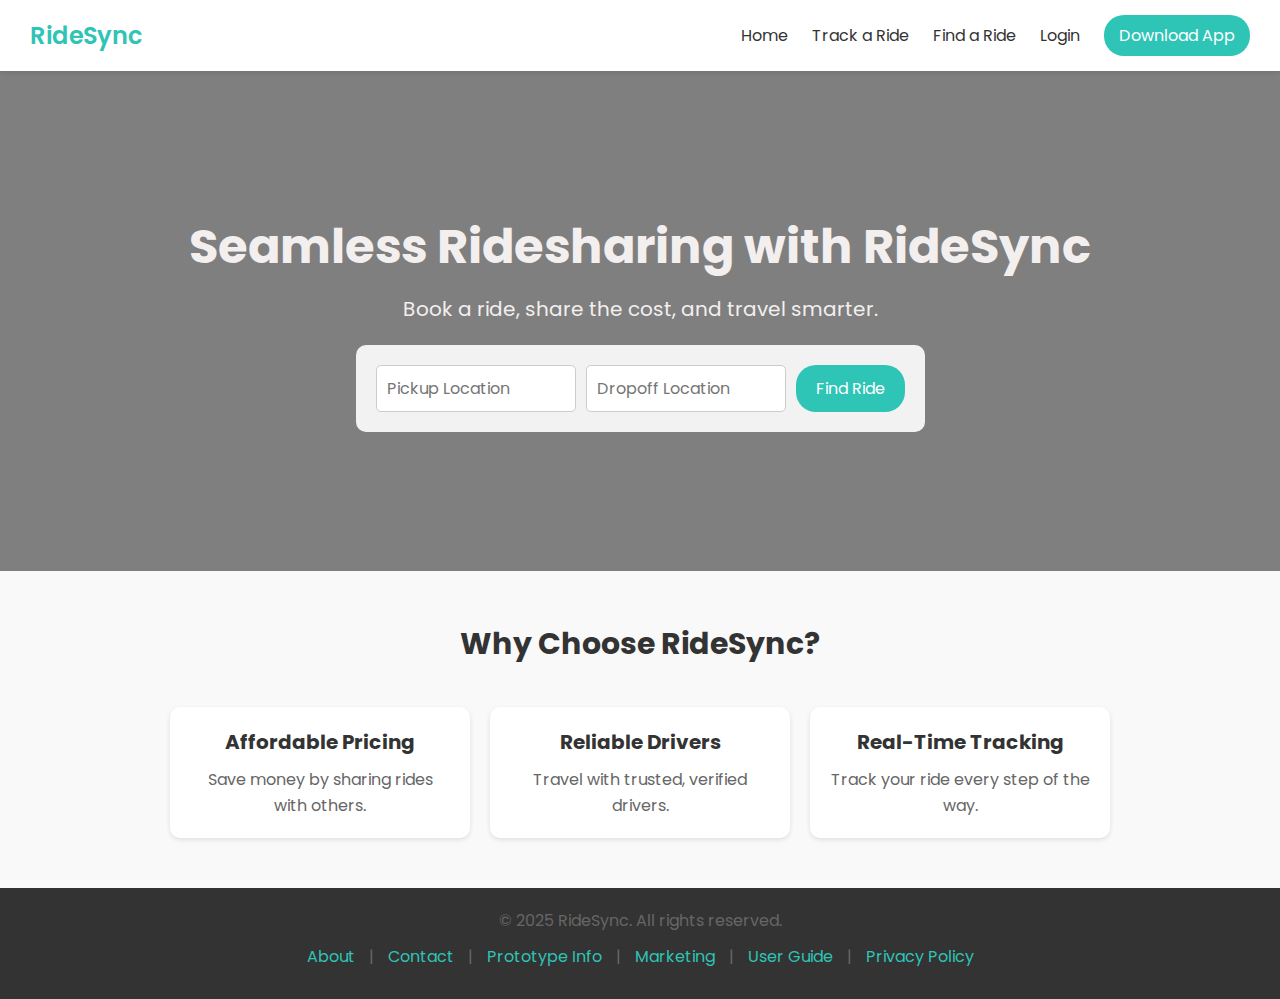
==== index.html @ 85ebb62c "Add files via upload" ====
<!DOCTYPE html>
<html lang="en">
<head>
    <meta charset="UTF-8">
    <meta name="viewport" content="width=device-width, initial-scale=1.0">
    <title>RideSync - Seamless Ridesharing</title>
    <link href="https://fonts.googleapis.com/css2?family=Poppins:wght@300;400;600&display=swap" rel="stylesheet">
    <link rel="stylesheet" href="styles.css">
    <script src="script.js" defer></script>
</head>
<body>
    <!-- Header -->
    <header>
        <div class="logo">RideSync</div>
        <nav>
            <a href="index.html">Home</a>
            <a href="trackARide.html">Track a Ride</a>
            <a href="findARide.html">Find a Ride</a>
            <a href="#" id="loginLink">Login</a>
            <a href="download.html" class="cta-btn">Download App</a>
        </nav>
    </header>

    <!-- Login Pop-up -->
    <div class="login-popup" id="loginPopup">
        <div class="login-content">
            <span class="close-btn" onclick="closeLoginPopup()">×</span>
            <h2>Login to RideSync</h2>
            <form id="loginForm" onsubmit="submitLogin(event)">
                <input type="text" placeholder="Email or Phone" required>
                <input type="password" placeholder="Password" required>
                <div class="login-options">
                    <a href="#" class="forgot-password">Forgot Password?</a>
                    <button type="submit">Continue</button>
                </div>
            </form>
            <p class="signup-link">Not a member? <a href="#">Sign Up Now</a></p>
        </div>
    </div>

    <!-- Hero Section -->
    <section class="hero">
        <h1 class="white">Seamless Ridesharing with RideSync</h1>
        <p class="white">Book a ride, share the cost, and travel smarter.</p>
        <div class="search-form">
            <input type="text" placeholder="Pickup Location">
            <input type="text" placeholder="Dropoff Location">
            <button>Find Ride</button>
        </div>
    </section>

    <!-- Features Section -->
    <section class="features">
        <h2>Why Choose RideSync?</h2>
        <div class="feature-grid">
            <div class="feature-box">
                <h3>Affordable Pricing</h3>
                <p>Save money by sharing rides with others.</p>
            </div>
            <div class="feature-box">
                <h3>Reliable Drivers</h3>
                <p>Travel with trusted, verified drivers.</p>
            </div>
            <div class="feature-box">
                <h3>Real-Time Tracking</h3>
                <p>Track your ride every step of the way.</p>
            </div>
        </div>
    </section>

    <!-- Footer -->
    <footer>
        <p>&copy; 2025 RideSync. All rights reserved.</p>
        <p>
            <a href="AboutPage.html">About</a> | 
            <a href="#" id="contactLink">Contact</a> | 
            <a href="PrototypeDetailsPage.html">Prototype Info</a> | 
            <a href="MarketingPage.html">Marketing</a> | 
            <a href="UserGuidePage.html">User Guide</a> | 
            <a href="PrivacyPolicy.html">Privacy Policy</a>
        </p>
    </footer>

    <!-- Pop-up Modal -->
    <div class="feedback-popup" id="feedbackPopup">
        <div class="popup-content">
            <span class="close-btn" onclick="closePopup()">×</span>
            <h2>Send Us Your Feedback</h2>
            <div class="contact-info">
                <div class="info-box">
                    <p><strong>Company Name:</strong> RideSync</p>
                    <p><strong>Headquarters:</strong> Seattle, WA 12345 AVE SE</p>
                    <p><strong>Email:</strong> support@ridesync.com</p>
                    <p><strong>Phone:</strong> (123) 456-7890</p>
                    <p><strong>Website:</strong> www.ridesync.com</p>
                </div>
                <div class="info-box">
                    <p><strong>Customer Support Team</strong></p>
                    <p><strong>User Assistance:</strong> Chris Pozun - (123) 555-0011 / userhelp@ridesync.com</p>
                    <p><strong>Emergency Hotline:</strong> (123) 555-0001</p>
                </div>
            </div>
            <form id="feedbackForm" onsubmit="submitFeedback(event)">
                <textarea placeholder="Your Feedback" required></textarea>
                <button type="submit">Submit Feedback</button>
            </form>
        </div>
    </div>
</body>
</html>
---- styles.css ----
/* ==========================================================================
   Base Styles
   ========================================================================== */
   * {
    margin: 0;
    padding: 0;
    box-sizing: border-box;
    font-family: 'Poppins', sans-serif;
  }
  
  body {
    background-color: #FFFFFF; /* Consolidated from multiple definitions, using the most common value */
  }
  
  /* ==========================================================================
     Typography
     ========================================================================== */
  h1 {
    font-size: 40px;
    margin-bottom: 10px;
    color: #333333;
  }

  h1 .white {
    color: #f3efef;
  }
  
  p, .white {
    color: #f3efef;
  }

  h2 {
    font-size: 24px;
    margin-bottom: 15px;
    color: #333333;
  }
  
  h3 {
    font-size: 20px;
    margin-bottom: 10px;
    color: #333333;
  }
  
  p {
    font-size: 16px;
    color: #666666;
    line-height: 1.6;
  }
  
  /* ==========================================================================
     Links and Buttons
     ========================================================================== */
  a {
    text-decoration: none;
  }
  
  .cta-btn,
  .action-btn,
  .download-btn,
  .learn-more-btn,
  .popup-content button,
  .login-content button,
  .search-form button {
    display: inline-block;
    padding: 10px 20px;
    border-radius: 20px;
    border: none;
    background-color: #2EC4B6; /* Restored original teal color from header and hero buttons */
    color: #FFFFFF;
    font-size: 16px;
    cursor: pointer;
    text-decoration: none;
  }
  
  .cta-btn:hover,
  .action-btn:hover,
  .download-btn:hover,
  .learn-more-btn:hover,
  .popup-content button:hover,
  .login-content button:hover,
  .search-form button:hover {
    background-color: #00A89A; /* Kept the hover color as it was consistent */
  }
  
  .android-btn {
    background-color: #3DDC84; /* Android green */
  }
  
  .android-btn:hover {
    background-color: #35C475;
  }
  
  .ios-btn {
    background-color: #000000; /* iOS black */
  }
  
  .ios-btn:hover {
    background-color: #333333;
  }
  
  /* ==========================================================================
     Header
     ========================================================================== */
  header {
    display: flex;
    justify-content: space-between;
    align-items: center;
    padding: 15px 30px; /* Using the more common padding value */
    background-color: #FFFFFF;
    box-shadow: 0 2px 5px rgba(0, 0, 0, 0.1);
  }
  
  .logo {
    font-size: 24px;
    font-weight: 600;
    color: #2EC4B6; /* Restored original teal color from header */
  }
  
  nav a {
    margin-left: 20px;
    text-decoration: none;
    font-size: 16px;
    color: #333333;
  }
  
  nav .cta-btn {
    padding: 8px 15px; /* Specific padding for nav CTA button */
  }
  
  /* ==========================================================================
     Hero Section
     ========================================================================== */
  .hero {
    background: linear-gradient(rgba(0, 0, 0, 0.5), rgba(0, 0, 0, 0.5)), url('https://images.unsplash.com/photo-1449960238630-7e720e630019?ixlib=rb-4.0.3&auto=format&fit=crop&w=1350&q=80');
    background-size: cover;
    background-position: center;
    height: 500px;
    display: flex;
    flex-direction: column;
    justify-content: center;
    align-items: center;
    text-align: center;
    color: #FFFFFF;
  }
  
  .hero h1 {
    font-size: 48px; /* Larger font size for hero h1 */
  }
  
  .hero p {
    font-size: 20px; /* Larger font size for hero p */
    margin-bottom: 20px;
  }
  
  .search-form {
    background-color: rgba(255, 255, 255, 0.9);
    padding: 20px;
    border-radius: 10px;
    display: flex;
    gap: 10px;
  }
  
  .search-form input {
    padding: 10px;
    border-radius: 5px;
    border: 1px solid #CCC;
    font-size: 16px;
    width: 200px;
  }
  
  /* ==========================================================================
     Features Section
     ========================================================================== */
  .features {
    padding: 50px 30px;
    text-align: center;
    background-color: #F9F9F9;
  }
  
  .features h2 {
    font-size: 30px;
    margin-bottom: 40px;
  }
  
  /* ==========================================================================
     Benefits Section
     ========================================================================== */
  .benefits {
    padding: 50px 30px;
    text-align: center;
    background-color: #F9F9F9;
  }
  
  .benefits h2 {
    font-size: 30px;
    margin-bottom: 40px;
  }
  
  /* ==========================================================================
     Testimonials Section
     ========================================================================== */
  .testimonials {
    padding: 50px 30px;
    text-align: center;
    background-color: #F9F9F9;
  }
  
  .testimonials h2 {
    font-size: 30px;
    margin-bottom: 40px;
  }
  
  .testimonial-box .author {
    font-size: 14px;
    color: #00C4B4; /* Restored original color for testimonial author */
    font-style: italic;
  }
  
  /* ==========================================================================
     CTA Section
     ========================================================================== */
  .cta-section {
    padding: 50px 30px;
    text-align: center;
    background-color: #FFFFFF;
  }
  
  /* ==========================================================================
     About Section
     ========================================================================== */
  .about-section {
    padding: 50px 30px;
    text-align: center;
  }
  
  .about-section h1 {
    font-size: 30px;
    margin-bottom: 20px;
  }
  
  .content-box {
    background-color: #333333;
    color: #FFFFFF;
    padding: 30px;
    border-radius: 10px;
    margin: 0 auto;
    max-width: 1000px;
    text-align: left;
    font-size: 16px;
  }
  
  .content-box p {
    margin-bottom: 20px;
  }
  
  .content-box .highlight {
    color: #00C4B4; /* Restored original color for highlight */
    font-weight: 700;
  }
  
  .more-info {
    display: none;
    margin-top: 20px;
    background-color: #444444;
    padding: 20px;
    border-radius: 10px;
  }
  
  /* ==========================================================================
     Image Section
     ========================================================================== */
  .image-section {
    display: flex;
    justify-content: center;
    align-items: center;
    gap: 30px;
    padding: 30px;
  }
  
  .image-section img {
    max-width: 400px;
    height: auto;
    border-radius: 10px;
  }
  
  /* ==========================================================================
     User Guide Section
     ========================================================================== */
  .user-guide-section {
    padding: 50px 30px;
    text-align: center;
  }
  
  .user-guide-section p {
    font-size: 18px;
    margin-bottom: 40px;
    color: #000000;
  }
  
  /* ==========================================================================
     Prototype Info Section
     ========================================================================== */
  .prototype-section {
    padding: 50px 30px;
    text-align: center;
  }
  
  .prototype-section p {
    font-size: 18px;
    margin-bottom: 40px;
    color: #000000;
  }
  
  .prototype-content ul {
    list-style-type: disc;
  }
  
  /* ==========================================================================
     Privacy Policy Section
     ========================================================================== */
  .privacy-section {
    padding: 50px 30px;
    text-align: center;
  }
  
  .privacy-section > p {
    font-size: 18px;
    margin-bottom: 40px;
  }
  
  .privacy-content ul {
    list-style-type: disc;
  }
  
  /* ==========================================================================
     Track a Ride Section
     ========================================================================== */
  .track-section {
    padding: 20px;
    text-align: center;
  }
  
  .map-container {
    max-width: 1200px;
    margin: 0 auto 20px;
  }
  
  .map-container img {
    width: 100%;
    height: auto;
    border-radius: 10px;
  }
  
  .ride-actions {
    display: flex;
    justify-content: center;
    gap: 15px;
    margin-bottom: 20px;
  }
  
  /* ==========================================================================
     Download App Section
     ========================================================================== */
  .download-section {
    padding: 50px 30px;
    text-align: center;
  }
  
  .download-section p {
    font-size: 18px;
    margin-bottom: 40px;
    color: #000000;
  }
  
  .download-content {
    display: flex;
    justify-content: center;
    gap: 40px;
  }
  
  .download-box {
    background-color: #F9F9F9;
    padding: 30px;
    border-radius: 10px;
    width: 100%;
    max-width: 400px;
    box-shadow: 0 2px 5px rgba(0, 0, 0, 0.1);
  }
  
  .download-box p {
    margin-bottom: 20px;
  }
  
  .mock-link {
    font-size: 14px;
  }
  
  /* ==========================================================================
     Content Boxes (Shared Styles)
     ========================================================================== */
  .feature-grid,
  .benefit-grid,
  .testimonial-grid {
    display: flex;
    justify-content: center;
    gap: 20px;
  }
  
  .feature-box,
  .benefit-box,
  .testimonial-box {
    background-color: #FFFFFF;
    border-radius: 10px;
    padding: 20px;
    width: 300px;
    box-shadow: 0 2px 5px rgba(0, 0, 0, 0.1);
  }
  
  .guide-content,
  .prototype-content,
  .privacy-content {
    max-width: 800px;
    margin: 0 auto;
    text-align: left;
    background-color: #F9F9F9;
    padding: 30px;
    border-radius: 10px;
    box-shadow: 0 2px 5px rgba(0, 0, 0, 0.1);
  }
  
  .guide-content ol,
  .prototype-content ul,
  .privacy-content ul {
    margin-left: 20px;
    margin-bottom: 15px;
  }
  
  .guide-content ol li,
  .prototype-content ul li,
  .privacy-content ul li {
    font-size: 16px;
    margin-bottom: 10px;
  }
  
  .guide-content a,
  .prototype-content a,
  .privacy-content a,
  .mock-link a {
    color: #00C4B4; /* Restored original color for links */
  }
  
  .guide-content a:hover,
  .prototype-content a:hover,
  .privacy-content a:hover,
  .mock-link a:hover {
    text-decoration: underline;
  }
  
  /* ==========================================================================
     Feedback Pop-up
     ========================================================================== */
  .feedback-popup {
    display: none;
    position: fixed;
    bottom: 0;
    left: 0;
    width: 100%;
    background-color: #333333;
    color: #FFFFFF;
    padding: 20px;
    z-index: 1000;
    box-shadow: 0 -2px 10px rgba(0, 0, 0, 0.3);
    transition: transform 0.3s ease-in-out;
    transform: translateY(100%);
  }
  
  .feedback-popup.show {
    display: block;
    transform: translateY(0);
  }
  
  .popup-content {
    max-width: 1200px;
    margin: 0 auto;
    position: relative;
  }
  
  .popup-content h2 {
    font-size: 24px;
    margin-bottom: 20px;
    text-align: center;
  }
  
  .contact-info {
    display: flex;
    justify-content: space-between;
    margin-bottom: 20px;
  }
  
  .info-box {
    background-color: #444444;
    padding: 15px;
    border-radius: 5px;
    width: 48%;
    border: 1px solid #FFFFFF;
  }
  
  .info-box p {
    font-size: 14px;
    margin-bottom: 5px;
  }
  
  .info-box p strong {
    color: #00C4B4; /* Restored original color for strong text */
  }
  
  .popup-content form {
    display: flex;
    flex-direction: column;
    align-items: center;
    gap: 10px;
  }
  
  .popup-content textarea {
    width: 100%;
    max-width: 600px;
    height: 100px;
    padding: 10px;
    border-radius: 5px;
    border: none;
    font-size: 16px;
    resize: none;
  }
  
  /* ==========================================================================
     Login Pop-up
     ========================================================================== */
  .login-popup {
    display: none;
    position: fixed;
    top: 0;
    left: 0;
    width: 100%;
    height: 100%;
    background-color: rgba(0, 0, 0, 0.5);
    z-index: 1100;
    justify-content: center;
    align-items: center;
  }
  
  .login-popup.show {
    display: flex;
  }
  
  .login-content {
    background-color: #FFFFFF;
    padding: 30px;
    border-radius: 10px;
    width: 100%;
    max-width: 400px;
    position: relative;
    box-shadow: 0 2px 10px rgba(0, 0, 0, 0.3);
  }
  
  .login-content h2 {
    font-size: 24px;
    margin-bottom: 20px;
    text-align: center;
  }
  
  .login-content form {
    display: flex;
    flex-direction: column;
    gap: 15px;
  }
  
  .login-content input {
    padding: 10px;
    border-radius: 5px;
    border: 1px solid #E0E0E0;
    font-size: 16px;
    width: 100%;
  }
  
  .login-options {
    display: flex;
    justify-content: space-between;
    align-items: center;
    margin-top: 10px;
  }
  
  .forgot-password {
    font-size: 14px;
    color: #00C4B4; /* Restored original color */
  }
  
  .forgot-password:hover {
    text-decoration: underline;
  }
  
  .signup-link {
    margin-top: 15px;
    text-align: center;
    font-size: 14px;
    color: #000000;
  }
  
  .signup-link a {
    color: #00C4B4; /* Restored original color */
  }
  
  .signup-link a:hover {
    text-decoration: underline;
  }
  
  /* ==========================================================================
     Pop-up Shared Styles
     ========================================================================== */
  .close-btn {
    position: absolute;
    top: 10px;
    right: 10px;
    font-size: 24px;
    cursor: pointer;
  }
  
  .feedback-popup .close-btn {
    color: #FFFFFF;
  }
  
  .login-content .close-btn {
    color: #666666;
  }
  
  #contactLink.active,
  #loginLink.active {
    color: #00C4B4; /* Restored original color */
  }
  
  /* ==========================================================================
     Footer
     ========================================================================== */
  footer {
    background-color: #333333;
    color: #FFFFFF;
    text-align: center;
    padding: 20px;
  }
  
  footer p {
    margin-bottom: 10px;
  }
  
  footer a {
    color: #2EC4B6; /* Restored original color from first footer definition */
    margin: 0 10px;
  }
  
  footer a:hover {
    text-decoration: underline;
  }
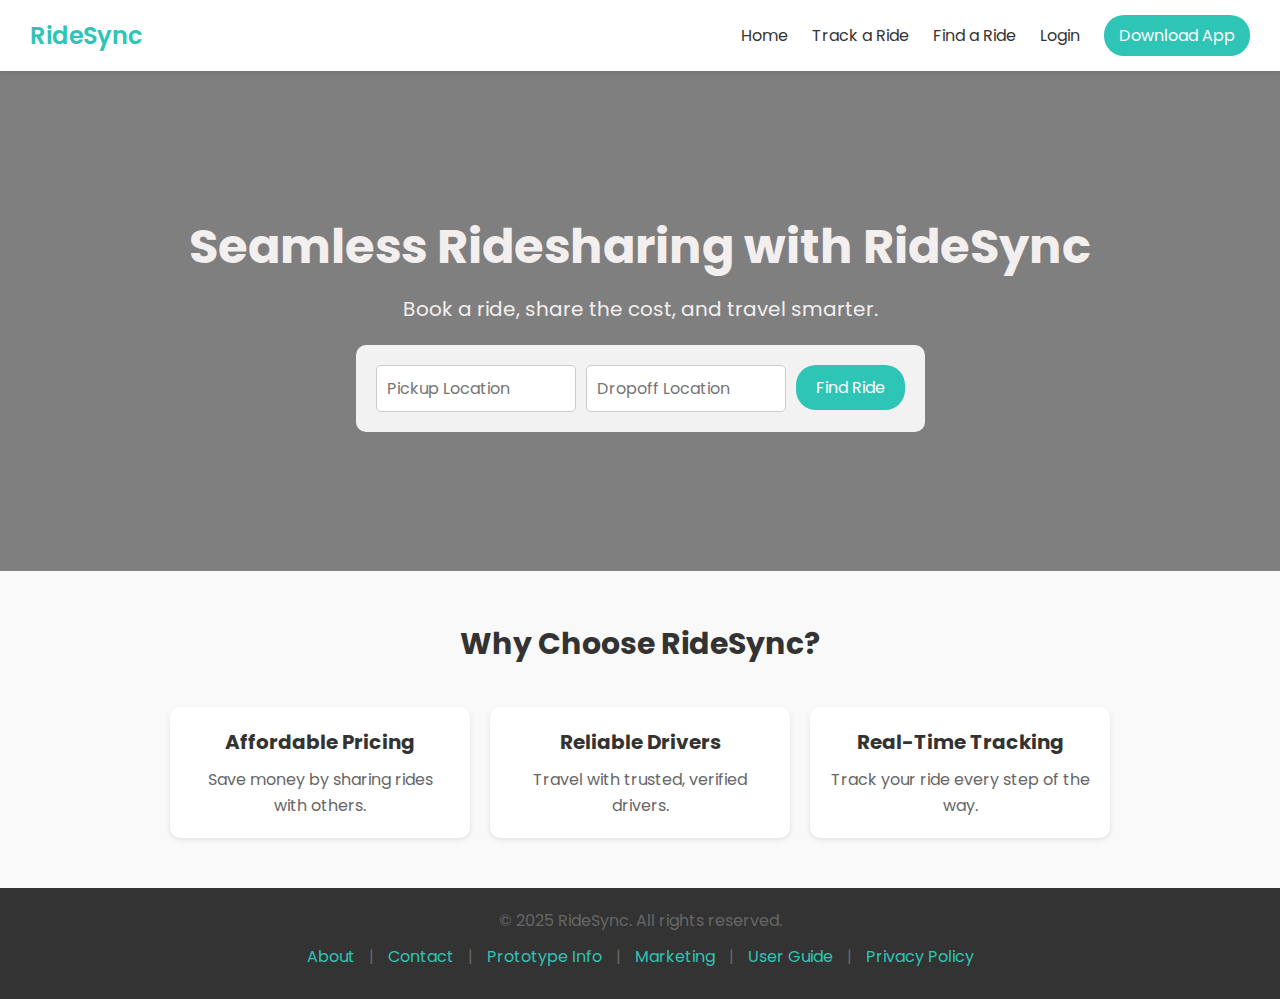
==== commit c8f70ecc: "Update index.html" ====
--- a/index.html
+++ b/index.html
@@ -45,7 +45,9 @@
         <div class="search-form">
             <input type="text" placeholder="Pickup Location">
             <input type="text" placeholder="Dropoff Location">
-            <button>Find Ride</button>
+            <a href="findARide.html">
+                <button>Find Ride</button>
+            </a>
         </div>
     </section>
 
--- a/styles.css
+++ b/styles.css
@@ -251,6 +251,7 @@
   
   .content-box p {
     margin-bottom: 20px;
+    color: #FFFFFF;
   }
   
   .content-box .highlight {
@@ -495,6 +496,7 @@
     display: flex;
     justify-content: space-between;
     margin-bottom: 20px;
+    color: #FFFFFF;
   }
   
   .info-box {
@@ -503,11 +505,13 @@
     border-radius: 5px;
     width: 48%;
     border: 1px solid #FFFFFF;
+    color: #FFFFFF;
   }
   
   .info-box p {
     font-size: 14px;
     margin-bottom: 5px;
+    color: #FFFFFF;
   }
   
   .info-box p strong {
@@ -658,4 +662,4 @@
   
   footer a:hover {
     text-decoration: underline;
-  }+  }
